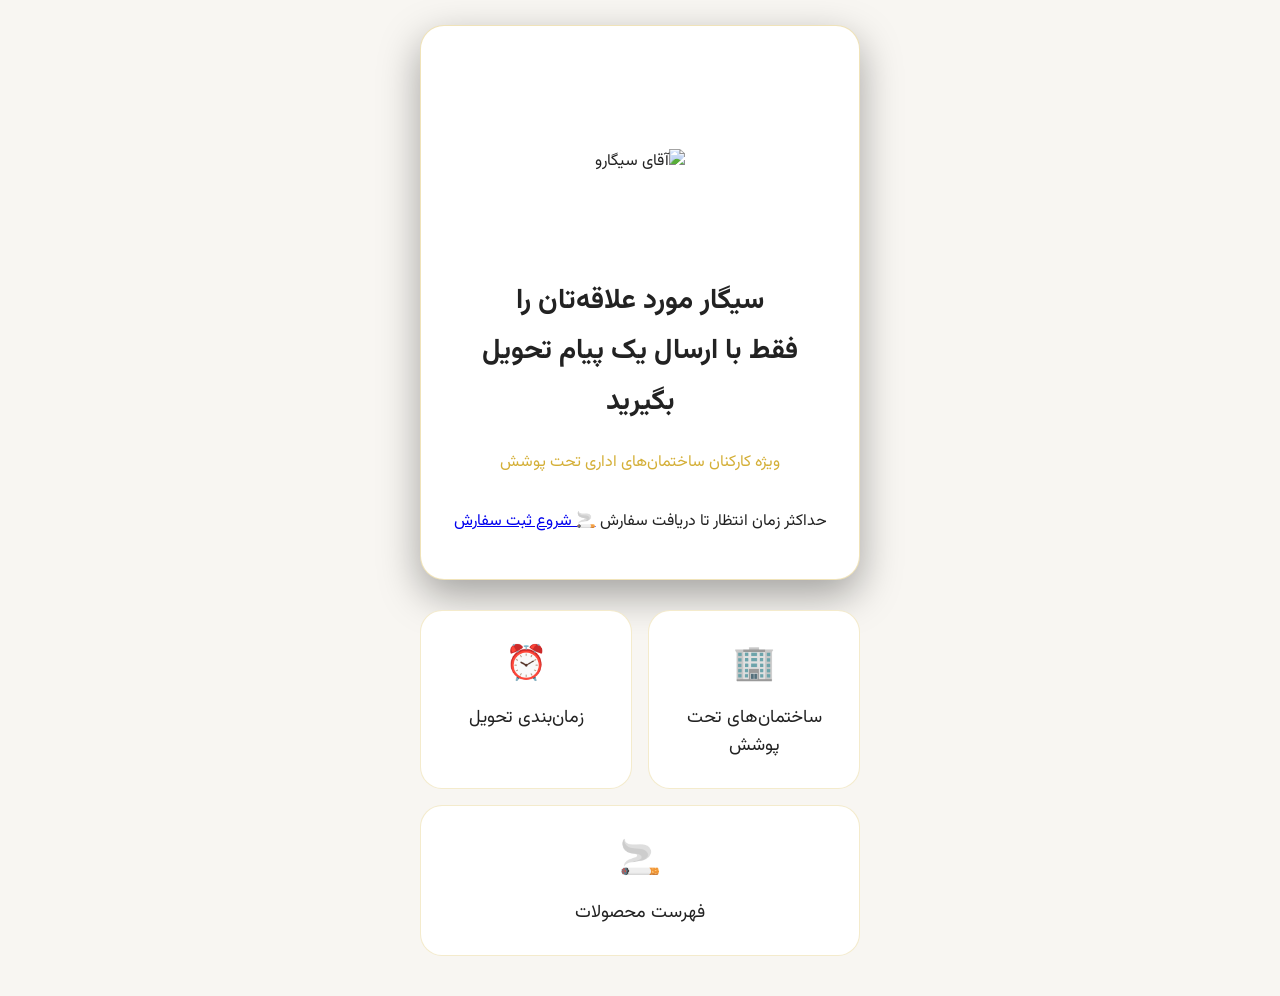
==== index.html @ 67a686e3 "Update index.html" ====
<!DOCTYPE html>
<html lang="fa" dir="rtl">

<head>
    <meta charset="UTF-8">
    <meta name="viewport" content="width=device-width, initial-scale=1.0">

    <title>آقای سیگارو</title>

    <link rel="stylesheet" href="style.css">
</head>

<body>

    <main>

<section class="hero">

    <div class="logo-box">
        <img src="images/logo.png" alt="آقای سیگارو">
    </div>


    <h1>
        سیگار مورد علاقه‌تان را<br>
        فقط با ارسال یک پیام تحویل بگیرید
    </h1>


    <p class="subtitle">
        ویژه کارکنان ساختمان‌های اداری تحت پوشش
    </p>



<span>
    حداکثر زمان انتظار تا دریافت سفارش
</span>


    </div>


<a href="order.html" class="whatsapp-btn">

🚬 شروع ثبت سفارش

</a>


</section>

        <section class="quick-menu">

    <div class="menu-card">
        <div class="icon">🏢</div>
        <h3>ساختمان‌های تحت پوشش</h3>
    </div>

    <div class="menu-card">
        <div class="icon">⏰</div>
        <h3>زمان‌بندی تحویل</h3>
    </div>

    <div class="menu-card full">
        <div class="icon">🚬</div>
        <h3>فهرست محصولات</h3>
    </div>

</section>


    </main>


    <script src="script.js"></script>

</body>

</html>
---- style.css ----
@import url('https://fonts.googleapis.com/css2?family=Vazirmatn:wght@400;500;600;700;800&display=swap');

* {
    margin: 0;
    padding: 0;
    box-sizing: border-box;
}

body {
    font-family: Tahoma, Arial, sans-serif;
    background: #F8F6F2;
    color: #222222;
    min-height: 100vh;
}

main {
    max-width: 480px;
    margin: auto;
    padding: 25px 20px 40px;
}


/* بخش اصلی شبیه کارت ویزیت */

.hero {
    background: #FFFFFF;
    border: 1px solid rgba(212,175,55,0.35);
    border-radius: 24px;
    padding: 45px 25px;
    text-align: center;
    box-shadow: 0 15px 40px rgba(0,0,0,0.35);
}


.logo-box {
    width: 100%;
    height: 180px;
    display: flex;
    justify-content: center;
    align-items: center;
    margin-bottom: 25px;
}


.logo-box img {
    max-width: 170px;
    max-height: 170px;
    object-fit: contain;
}


h1 {
    font-size: 28px;
    line-height: 1.8;
    color: #222222;
    margin-bottom: 20px;
}


.subtitle {
    font-size: 16px;
    line-height: 2;
    color: #d4af37;
    margin-bottom: 30px;
}


button {
    background: #d4af37;
    color: #1b1713;
    border: none;
    padding: 14px 45px;
    border-radius: 30px;
    font-size: 18px;
    cursor: pointer;
}


/* کارت‌های پایین صفحه */

.order-btn{
    display:inline-block;
    background:#d4af37;
    color:#1b1713;
    text-decoration:none;
    padding:16px 34px;
    border-radius:40px;
    font-size:18px;
    font-weight:bold;
    margin-top:10px;
    transition:.3s;
}

.order-btn:hover{
    transform:translateY(-2px);
}

.quick-menu{

    display:grid;
    grid-template-columns:1fr 1fr;
    gap:16px;
    margin-top:30px;

}

.menu-card{

    background:#FFFFFF;
    border:1px solid rgba(212,175,55,.25);
    border-radius:22px;
    padding:28px 18px;
    text-align:center;
    cursor:pointer;
    transition:.3s;

}

.menu-card:hover{

    transform:translateY(-4px);

}

.full{

    grid-column:1 / 3;

}

.icon{

    font-size:34px;
    margin-bottom:12px;

}

.menu-card h3{

    color:#222222;
    font-size:18px;
    font-weight:normal;

}

.delivery-box {

    margin-top: 30px;

    background: #ffffff;

    border-radius: 24px;

    padding: 25px 18px;

    text-align: center;

    border: 1px solid #eeeeee;

    box-shadow: 0 10px 30px rgba(0,0,0,0.06);

}


.delivery-box h3 {

    color: #222222;

    font-size: 20px;

    line-height: 1.8;

    margin-bottom: 15px;

}

#next-delivery {

    color: #222222;
    font-size: 18px;
    line-height: 2;
    margin-bottom: 8px;

}


#countdown {

    color: #D4AF37;

    font-size: 40px;

    font-weight: 700;

    letter-spacing: 3px;

    margin: 15px 0;

}

.delivery-box span {

    color: #c9b896;
    font-size: 14px;

}


.order-btn {

    display: block;
    width: 100%;
    background: #25D366;
    color: white;
    text-decoration: none;

    padding: 16px;
    border-radius: 14px;

    font-size: 18px;
    font-weight: bold;

    text-align: center;

    margin-top: 25px;

    box-shadow: 0 8px 20px rgba(37,211,102,0.25);

    transition: .3s;

}


.order-btn:hover {

    transform: translateY(-3px);

}

* {
    font-family: 'Vazirmatn', sans-serif;
}

h1, h2, h3 {
    font-weight: 700;
}

p, span {
    font-weight: 400;
}

button, .order-btn {
    font-weight: 600;
}
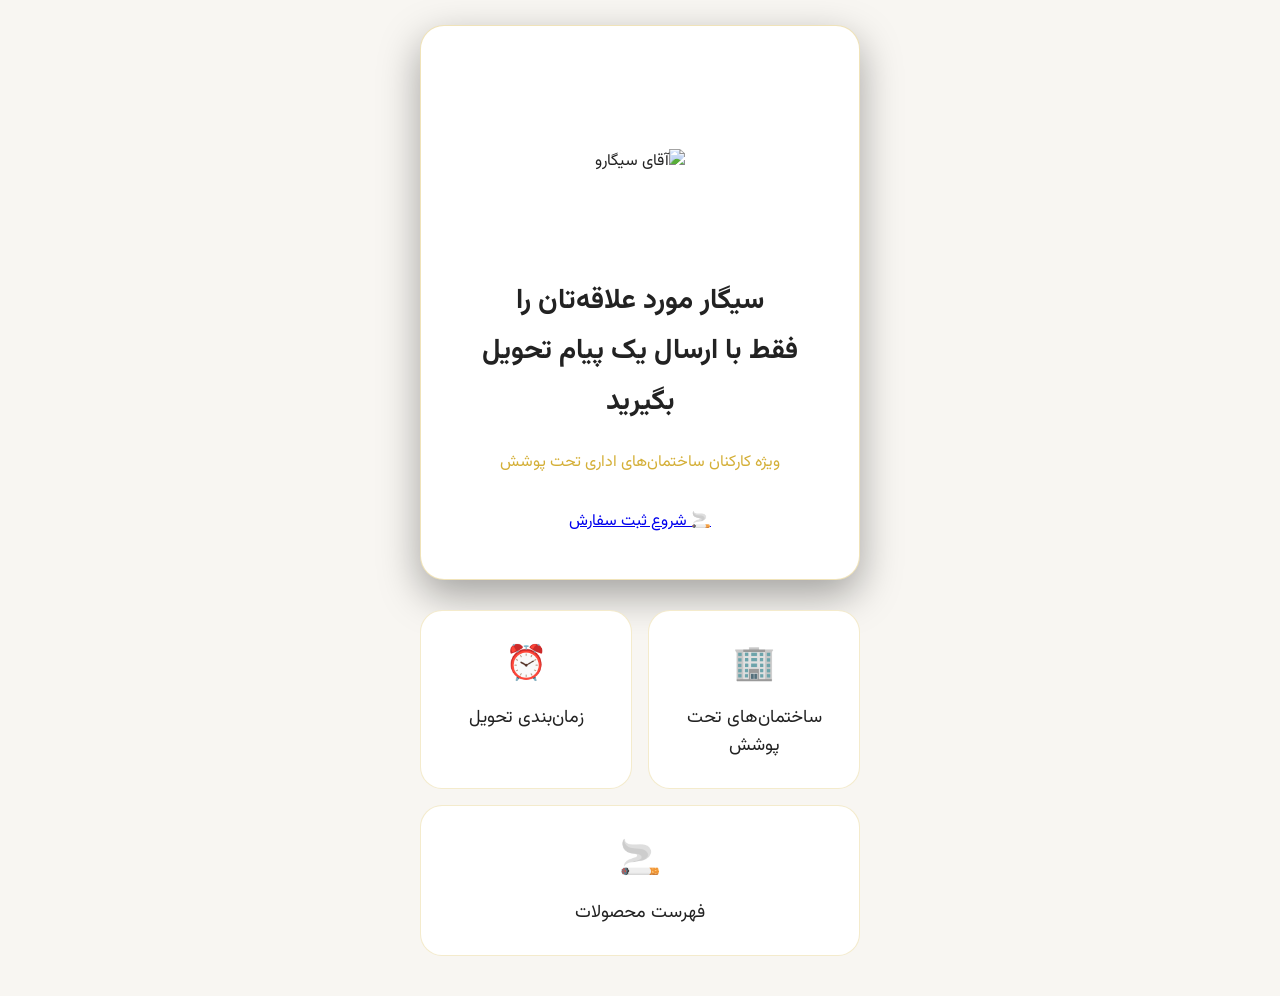
==== commit d06f4f54: "Update index.html" ====
--- a/index.html
+++ b/index.html
@@ -31,11 +31,6 @@
         ویژه کارکنان ساختمان‌های اداری تحت پوشش
     </p>
 
-
-
-<span>
-    حداکثر زمان انتظار تا دریافت سفارش
-</span>
 
 
     </div>
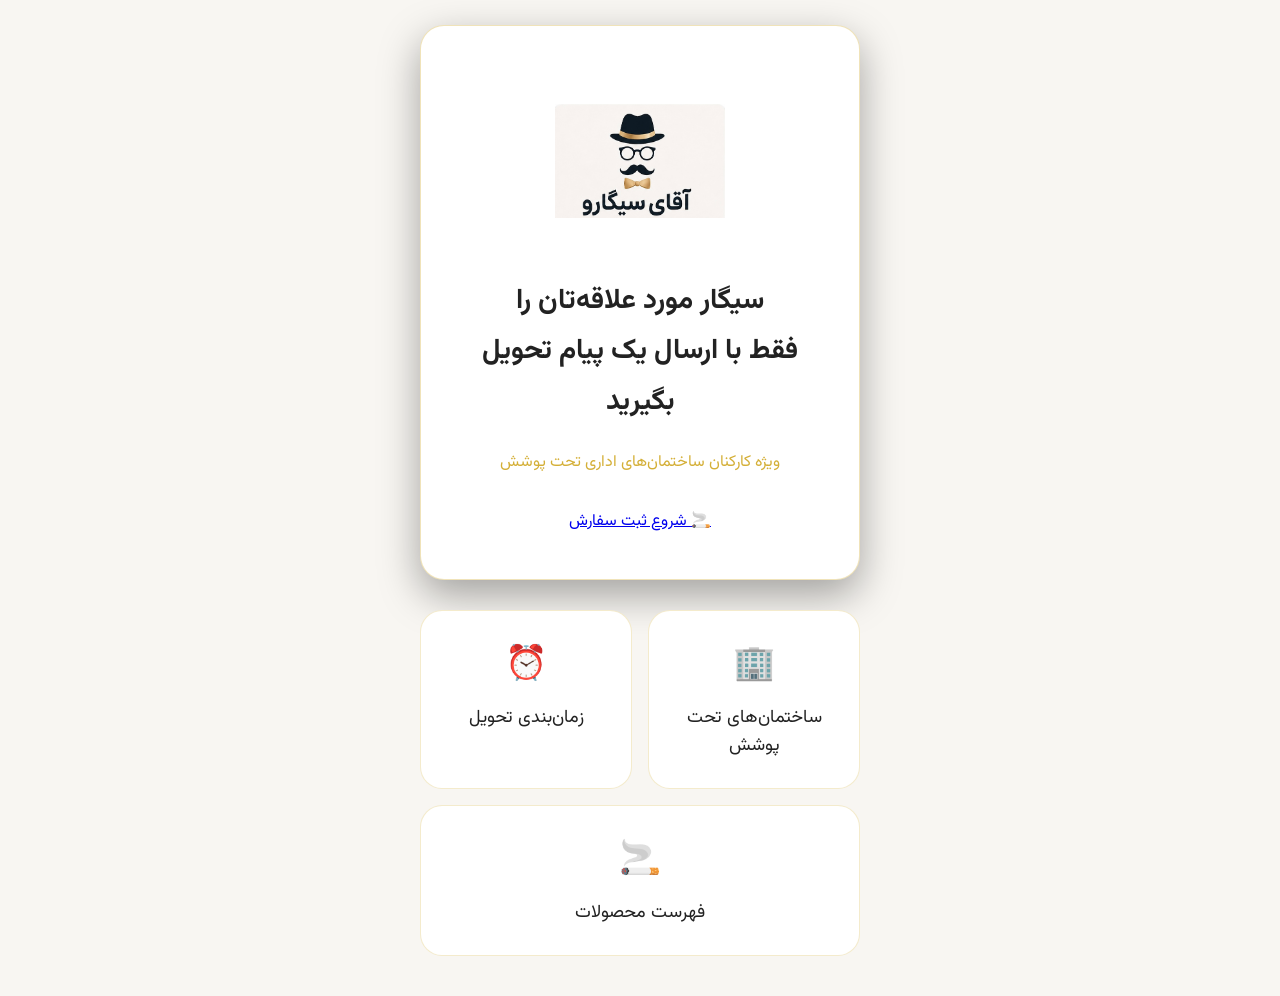
==== commit 5bd5c1b0: "Update index.html" ====
--- a/index.html
+++ b/index.html
@@ -17,7 +17,7 @@
 <section class="hero">
 
     <div class="logo-box">
-        <img src="images/logo.png" alt="آقای سیگارو">
+        <img src="images/logo.png.jpg" alt="آقای سیگارو">
     </div>
 
 
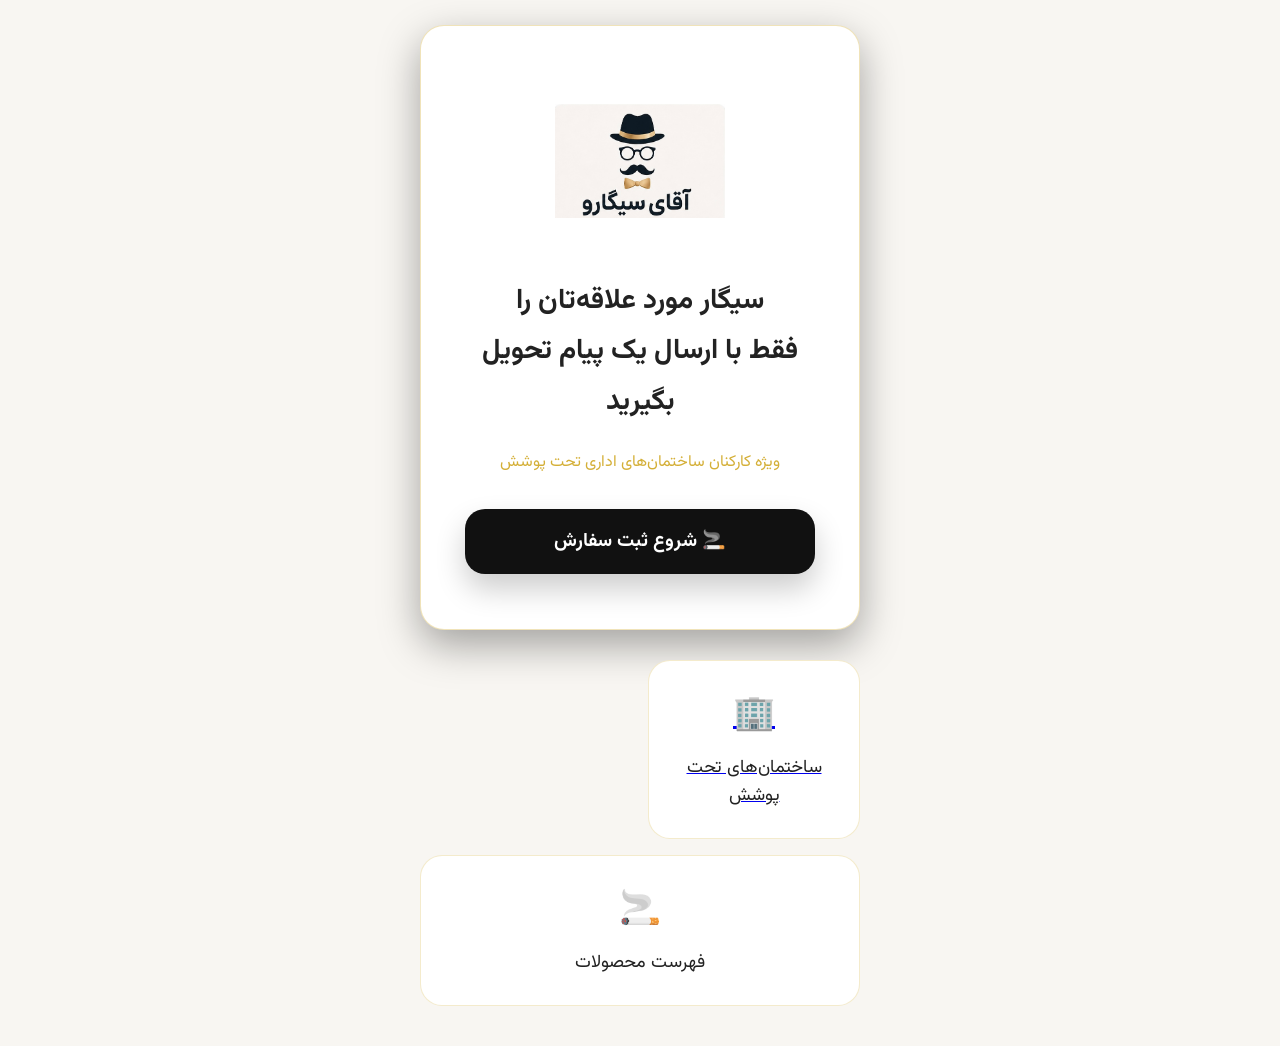
==== commit 71b42f63: "Update index.html" ====
--- a/index.html
+++ b/index.html
@@ -12,7 +12,7 @@
 
 <body>
 
-    <main>
+<main>
 
 <section class="hero">
 
@@ -20,56 +20,46 @@
         <img src="images/logo.png.jpg" alt="آقای سیگارو">
     </div>
 
-
     <h1>
         سیگار مورد علاقه‌تان را<br>
         فقط با ارسال یک پیام تحویل بگیرید
     </h1>
 
-
     <p class="subtitle">
         ویژه کارکنان ساختمان‌های اداری تحت پوشش
     </p>
 
-
-
-    </div>
-
-
-<a href="order.html" class="whatsapp-btn">
-
-🚬 شروع ثبت سفارش
-
-</a>
-
+    <a href="order.html" class="start-order-btn">
+        🚬 شروع ثبت سفارش
+    </a>
 
 </section>
 
-        <section class="quick-menu">
 
-    <div class="menu-card">
+<section class="quick-menu">
+
+    <a href="buildings.html" class="menu-card">
+
         <div class="icon">🏢</div>
+
         <h3>ساختمان‌های تحت پوشش</h3>
-    </div>
 
-    <div class="menu-card">
-        <div class="icon">⏰</div>
-        <h3>زمان‌بندی تحویل</h3>
-    </div>
+    </a>
+
 
     <div class="menu-card full">
+
         <div class="icon">🚬</div>
+
         <h3>فهرست محصولات</h3>
+
     </div>
 
 </section>
 
+</main>
 
-    </main>
-
-
-    <script src="script.js"></script>
+<script src="script.js"></script>
 
 </body>
-
 </html>
--- a/style.css
+++ b/style.css
@@ -252,3 +252,41 @@
 button, .order-btn {
     font-weight: 600;
 }
+
+
+.start-order-btn{
+
+    display:block;
+
+    margin:30px auto 10px;
+
+    max-width:350px;
+
+    padding:18px;
+
+    border-radius:20px;
+
+    background:#111;
+
+    color:white;
+
+    text-decoration:none;
+
+    font-size:19px;
+
+    font-weight:700;
+
+    box-shadow:
+
+    0 15px 30px rgba(0,0,0,.2);
+
+    transition:.25s;
+
+}
+
+
+.start-order-btn:hover{
+
+    transform:translateY(-4px);
+
+}
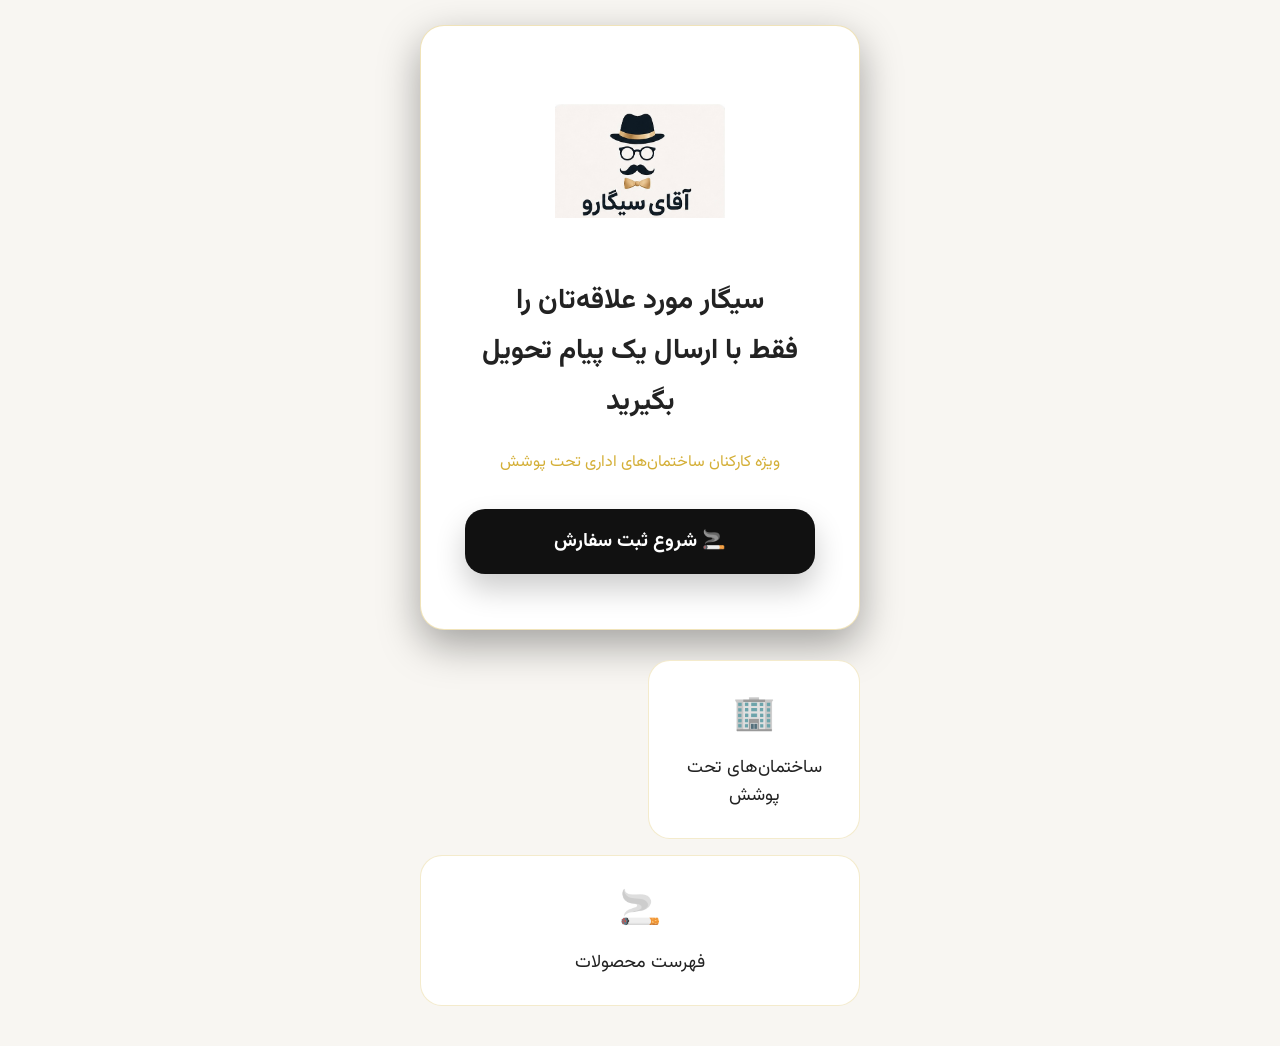
==== commit 57017591: "Update index.html" ====
--- a/index.html
+++ b/index.html
@@ -35,17 +35,16 @@
 
 </section>
 
-
 <section class="quick-menu">
 
-    <a href="buildings.html" class="menu-card">
+    <div class="menu-card"
+         onclick="location.href='buildings.html'">
 
         <div class="icon">🏢</div>
 
         <h3>ساختمان‌های تحت پوشش</h3>
 
-    </a>
-
+    </div>
 
     <div class="menu-card full">
 
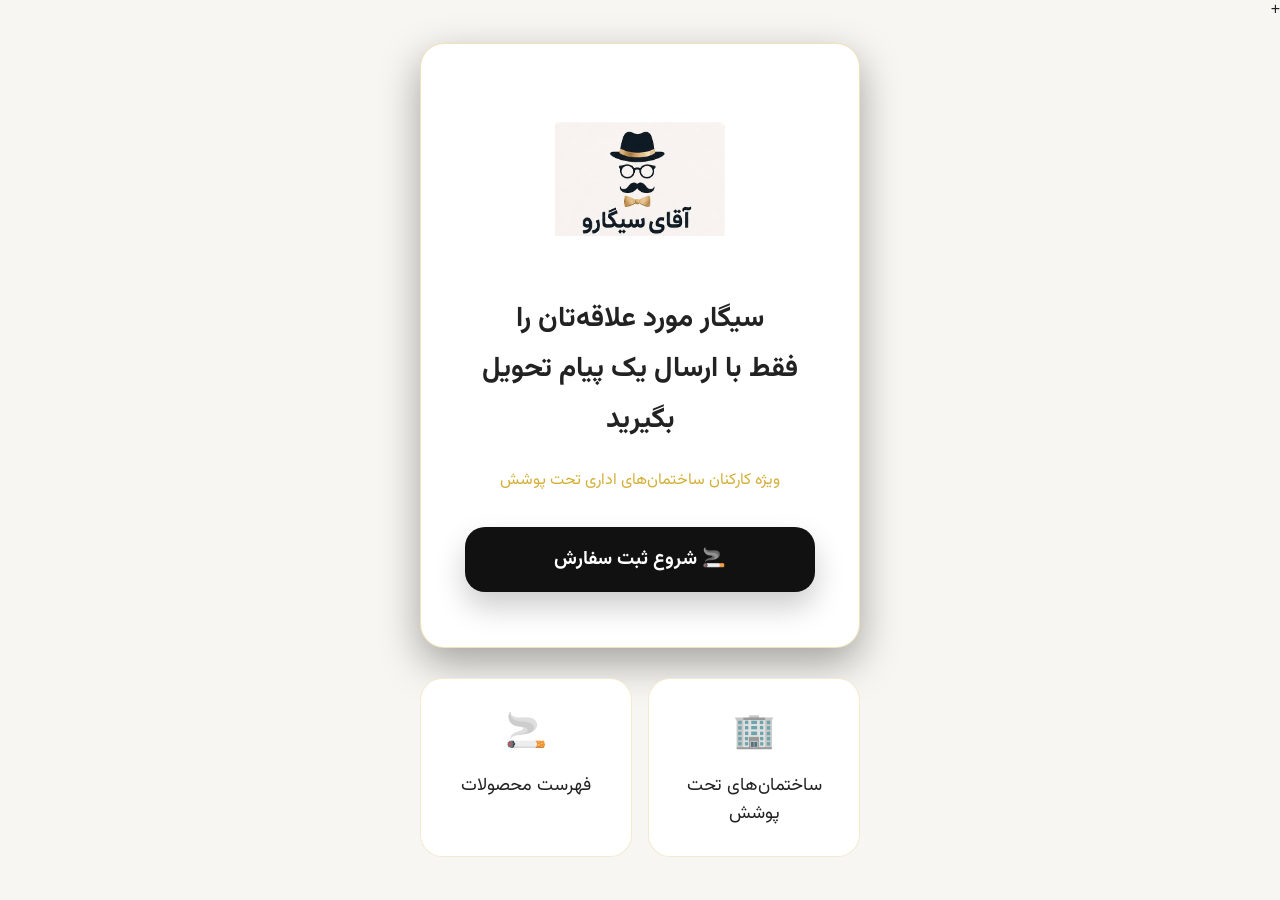
==== commit a8ead03d: "Update index.html" ====
--- a/index.html
+++ b/index.html
@@ -1,4 +1,4 @@
-<!DOCTYPE html>
++<!DOCTYPE html>
 <html lang="fa" dir="rtl">
 
 <head>
@@ -46,7 +46,7 @@
 
     </div>
 
-    <div class="menu-card full">
+    <div class="menu-card">
 
         <div class="icon">🚬</div>
 
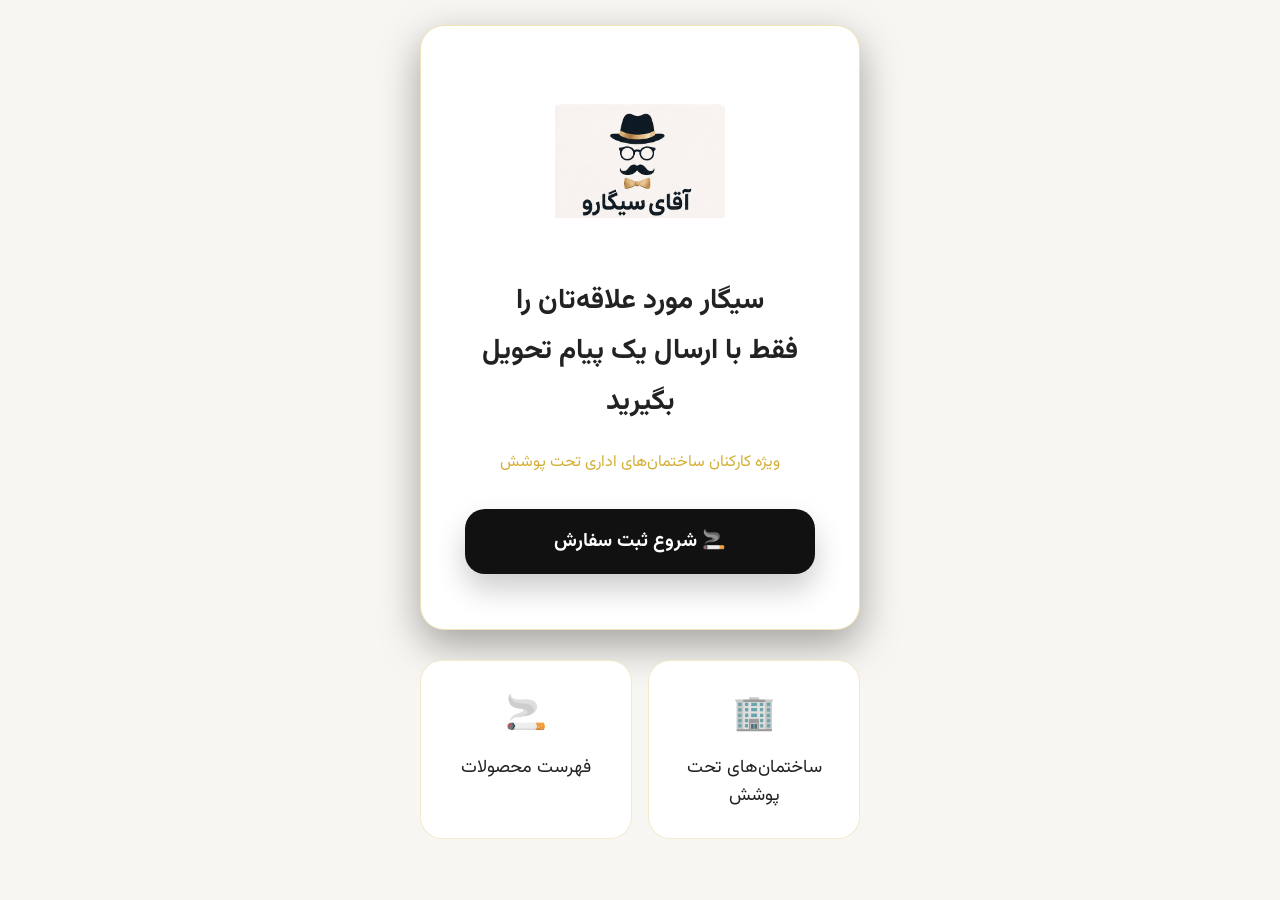
==== commit 2dab2ccd: "Update index.html" ====
--- a/index.html
+++ b/index.html
@@ -1,4 +1,4 @@
-+<!DOCTYPE html>
+<!DOCTYPE html>
 <html lang="fa" dir="rtl">
 
 <head>
@@ -46,7 +46,8 @@
 
     </div>
 
-    <div class="menu-card">
+    <div class="menu-card"
+         onclick="location.href='products.html'">
 
         <div class="icon">🚬</div>
 
@@ -61,4 +62,5 @@
 <script src="script.js"></script>
 
 </body>
+
 </html>
